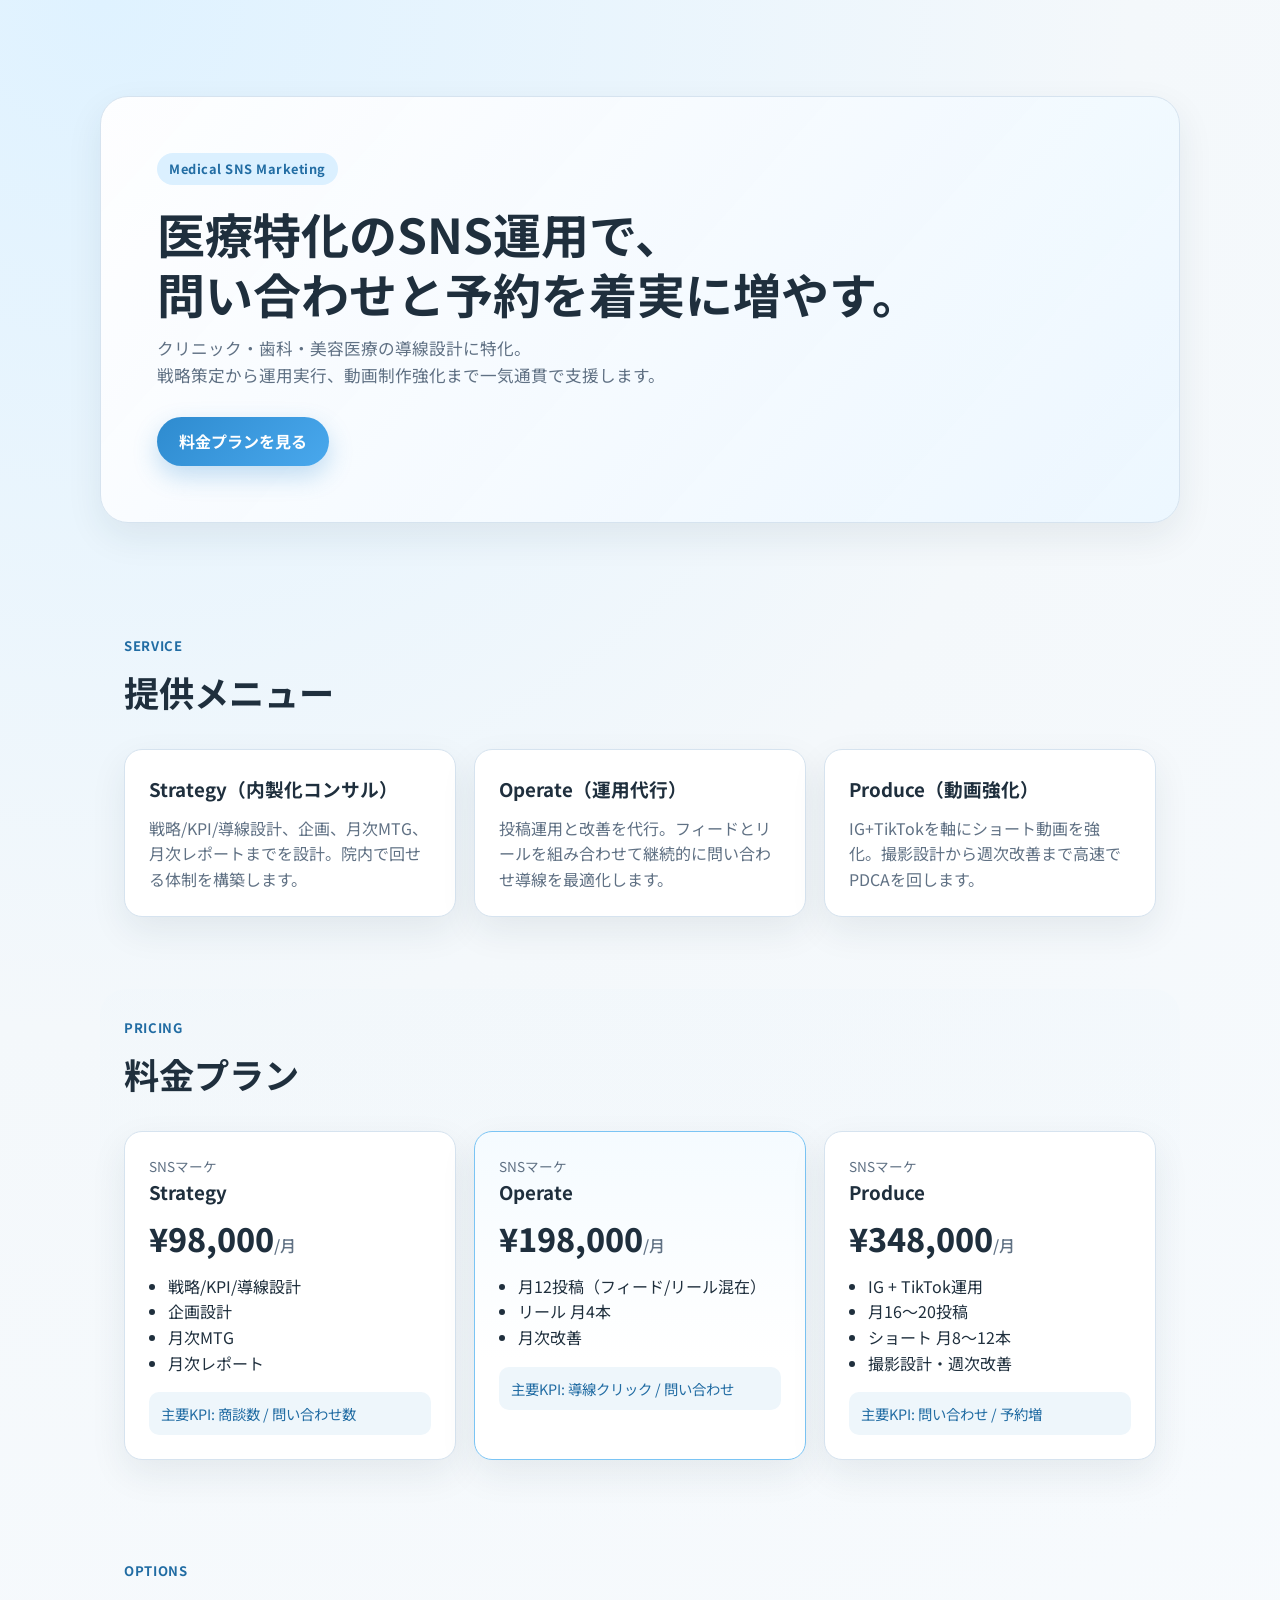
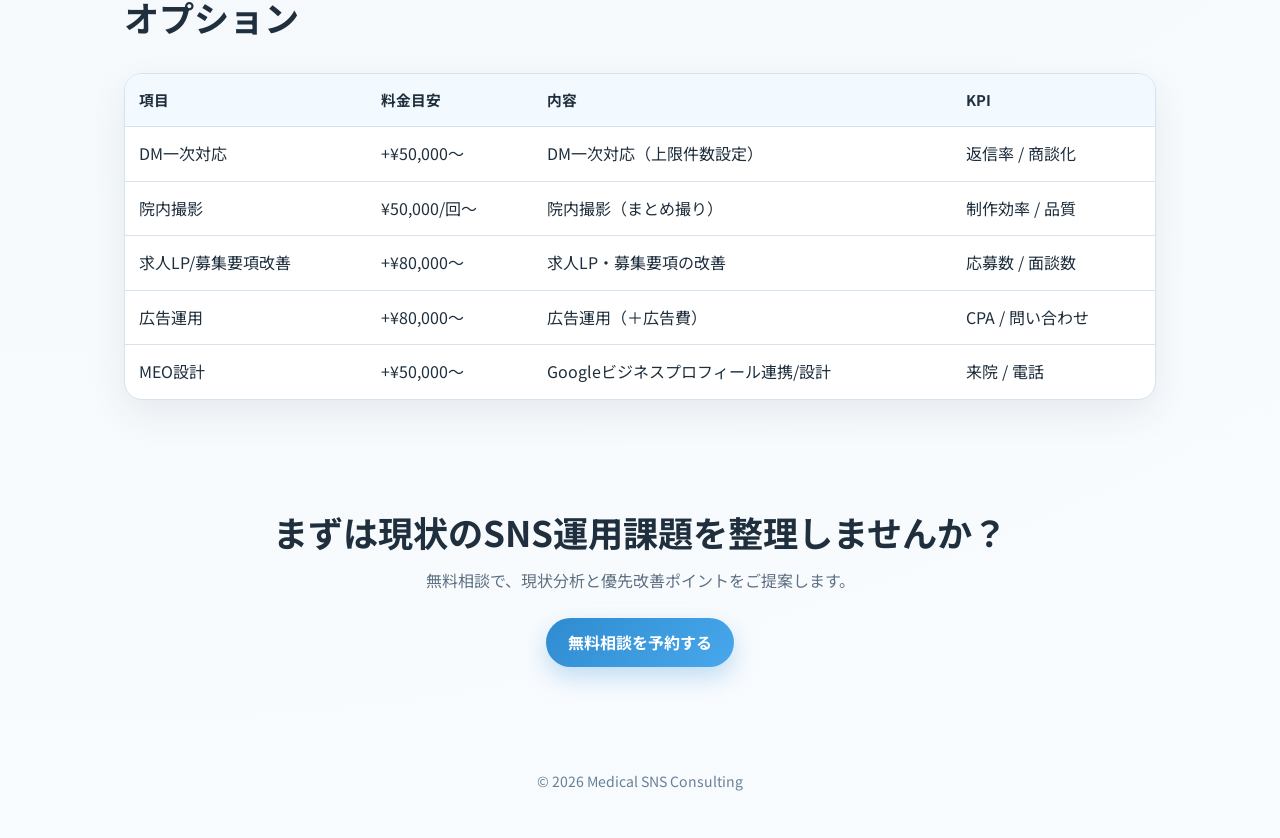
==== index.html @ b6de73c0 "Add medical SNS marketing landing page" ====
<!doctype html>
<html lang="ja">
<head>
  <meta charset="UTF-8" />
  <meta name="viewport" content="width=device-width, initial-scale=1.0" />
  <title>医療特化SNSマーケティング | クリニック集客支援</title>
  <meta name="description" content="医療業界に特化したSNSマーケティング支援。戦略設計から運用代行、動画強化までクリニックの問い合わせ・予約増をサポートします。" />
  <link rel="preconnect" href="https://fonts.googleapis.com" />
  <link rel="preconnect" href="https://fonts.gstatic.com" crossorigin />
  <link href="https://fonts.googleapis.com/css2?family=Noto+Sans+JP:wght@400;500;700;800&display=swap" rel="stylesheet" />
  <link rel="stylesheet" href="styles.css" />
</head>
<body>
  <header class="hero">
    <div class="hero__inner">
      <p class="tag">Medical SNS Marketing</p>
      <h1>医療特化のSNS運用で、<br />問い合わせと予約を着実に増やす。</h1>
      <p class="lead">クリニック・歯科・美容医療の導線設計に特化。<br />戦略策定から運用実行、動画制作強化まで一気通貫で支援します。</p>
      <a class="cta" href="#pricing">料金プランを見る</a>
    </div>
  </header>

  <main>
    <section class="section" id="services">
      <div class="section__head">
        <p class="eyebrow">Service</p>
        <h2>提供メニュー</h2>
      </div>
      <div class="service-grid">
        <article class="service-card">
          <h3>Strategy（内製化コンサル）</h3>
          <p>戦略/KPI/導線設計、企画、月次MTG、月次レポートまでを設計。院内で回せる体制を構築します。</p>
        </article>
        <article class="service-card">
          <h3>Operate（運用代行）</h3>
          <p>投稿運用と改善を代行。フィードとリールを組み合わせて継続的に問い合わせ導線を最適化します。</p>
        </article>
        <article class="service-card">
          <h3>Produce（動画強化）</h3>
          <p>IG+TikTokを軸にショート動画を強化。撮影設計から週次改善まで高速でPDCAを回します。</p>
        </article>
      </div>
    </section>

    <section class="section section--alt" id="pricing">
      <div class="section__head">
        <p class="eyebrow">Pricing</p>
        <h2>料金プラン</h2>
      </div>
      <div class="pricing-grid">
        <article class="price-card">
          <p class="category">SNSマーケ</p>
          <h3>Strategy</h3>
          <p class="price">¥98,000<span>/月</span></p>
          <ul>
            <li>戦略/KPI/導線設計</li>
            <li>企画設計</li>
            <li>月次MTG</li>
            <li>月次レポート</li>
          </ul>
          <p class="kpi">主要KPI: 商談数 / 問い合わせ数</p>
        </article>

        <article class="price-card price-card--featured">
          <p class="category">SNSマーケ</p>
          <h3>Operate</h3>
          <p class="price">¥198,000<span>/月</span></p>
          <ul>
            <li>月12投稿（フィード/リール混在）</li>
            <li>リール 月4本</li>
            <li>月次改善</li>
          </ul>
          <p class="kpi">主要KPI: 導線クリック / 問い合わせ</p>
        </article>

        <article class="price-card">
          <p class="category">SNSマーケ</p>
          <h3>Produce</h3>
          <p class="price">¥348,000<span>/月</span></p>
          <ul>
            <li>IG + TikTok運用</li>
            <li>月16〜20投稿</li>
            <li>ショート 月8〜12本</li>
            <li>撮影設計・週次改善</li>
          </ul>
          <p class="kpi">主要KPI: 問い合わせ / 予約増</p>
        </article>
      </div>
    </section>

    <section class="section" id="options">
      <div class="section__head">
        <p class="eyebrow">Options</p>
        <h2>オプション</h2>
      </div>
      <div class="table-wrap">
        <table>
          <thead>
            <tr>
              <th>項目</th>
              <th>料金目安</th>
              <th>内容</th>
              <th>KPI</th>
            </tr>
          </thead>
          <tbody>
            <tr>
              <td>DM一次対応</td>
              <td>+¥50,000〜</td>
              <td>DM一次対応（上限件数設定）</td>
              <td>返信率 / 商談化</td>
            </tr>
            <tr>
              <td>院内撮影</td>
              <td>¥50,000/回〜</td>
              <td>院内撮影（まとめ撮り）</td>
              <td>制作効率 / 品質</td>
            </tr>
            <tr>
              <td>求人LP/募集要項改善</td>
              <td>+¥80,000〜</td>
              <td>求人LP・募集要項の改善</td>
              <td>応募数 / 面談数</td>
            </tr>
            <tr>
              <td>広告運用</td>
              <td>+¥80,000〜</td>
              <td>広告運用（＋広告費）</td>
              <td>CPA / 問い合わせ</td>
            </tr>
            <tr>
              <td>MEO設計</td>
              <td>+¥50,000〜</td>
              <td>Googleビジネスプロフィール連携/設計</td>
              <td>来院 / 電話</td>
            </tr>
          </tbody>
        </table>
      </div>
    </section>

    <section class="section section--cta" id="contact">
      <h2>まずは現状のSNS運用課題を整理しませんか？</h2>
      <p>無料相談で、現状分析と優先改善ポイントをご提案します。</p>
      <a class="cta" href="mailto:contact@example.com">無料相談を予約する</a>
    </section>
  </main>

  <footer>
    <p>© 2026 Medical SNS Consulting</p>
  </footer>
</body>
</html>
---- styles.css ----
:root {
  --bg: #f4f8fb;
  --surface: #ffffff;
  --surface-soft: #eef6fb;
  --text: #1f2f3d;
  --muted: #607184;
  --line: #d6e3ef;
  --primary: #2e8bcf;
  --primary-dark: #216ca3;
  --shadow: 0 14px 36px rgba(31, 47, 61, 0.08);
  --radius: 18px;
}

* {
  box-sizing: border-box;
}

body {
  margin: 0;
  font-family: "Noto Sans JP", sans-serif;
  color: var(--text);
  background: radial-gradient(circle at 8% 0%, #dff2ff 0%, #f4f8fb 38%, #f9fcff 100%);
  line-height: 1.6;
}

.hero {
  padding: 96px 24px 84px;
}

.hero__inner {
  max-width: 1080px;
  margin: 0 auto;
  background: linear-gradient(132deg, rgba(255, 255, 255, 0.95), rgba(236, 247, 255, 0.92));
  border: 1px solid var(--line);
  border-radius: 28px;
  box-shadow: var(--shadow);
  padding: 56px;
}

.tag {
  display: inline-block;
  margin: 0;
  padding: 6px 12px;
  font-size: 0.8rem;
  font-weight: 700;
  letter-spacing: 0.04em;
  border-radius: 999px;
  color: var(--primary-dark);
  background: #dbf0ff;
}

h1 {
  margin: 18px 0 12px;
  line-height: 1.25;
  font-size: clamp(2rem, 4vw, 3rem);
}

.lead {
  margin: 0 0 28px;
  color: var(--muted);
  font-size: 1.04rem;
}

.cta {
  display: inline-block;
  text-decoration: none;
  color: #fff;
  background: linear-gradient(135deg, var(--primary), #49a8ed);
  padding: 12px 22px;
  border-radius: 999px;
  font-weight: 700;
  transition: transform 0.2s ease, box-shadow 0.2s ease;
  box-shadow: 0 10px 24px rgba(46, 139, 207, 0.28);
}

.cta:hover {
  transform: translateY(-2px);
  box-shadow: 0 14px 30px rgba(46, 139, 207, 0.34);
}

.section {
  max-width: 1080px;
  margin: 0 auto;
  padding: 28px 24px 72px;
}

.section--alt {
  background: linear-gradient(180deg, rgba(238, 246, 251, 0.28), rgba(255, 255, 255, 0));
  border-radius: 26px;
}

.section__head {
  margin-bottom: 28px;
}

.eyebrow {
  margin: 0;
  color: var(--primary-dark);
  font-weight: 700;
  letter-spacing: 0.05em;
  text-transform: uppercase;
  font-size: 0.82rem;
}

h2 {
  margin: 8px 0 0;
  font-size: clamp(1.65rem, 3vw, 2.2rem);
}

h3 {
  margin: 0;
}

.service-grid,
.pricing-grid {
  display: grid;
  gap: 18px;
}

.service-grid {
  grid-template-columns: repeat(auto-fit, minmax(250px, 1fr));
}

.pricing-grid {
  grid-template-columns: repeat(auto-fit, minmax(280px, 1fr));
}

.service-card,
.price-card {
  background: var(--surface);
  border: 1px solid var(--line);
  border-radius: var(--radius);
  padding: 24px;
  box-shadow: var(--shadow);
}

.service-card p {
  margin: 12px 0 0;
  color: var(--muted);
}

.price-card {
  position: relative;
}

.price-card--featured {
  border: 1px solid #7ac4f4;
  background: linear-gradient(180deg, #f5fbff 0%, #ffffff 70%);
}

.category {
  margin: 0;
  color: var(--muted);
  font-size: 0.85rem;
}

.price {
  margin: 12px 0 16px;
  font-size: 2rem;
  font-weight: 800;
  line-height: 1.2;
}

.price span {
  font-size: 1rem;
  font-weight: 500;
  color: var(--muted);
}

ul {
  margin: 0;
  padding-left: 1.2rem;
}

.kpi {
  margin: 16px 0 0;
  font-size: 0.9rem;
  color: var(--primary-dark);
  background: var(--surface-soft);
  border-radius: 10px;
  padding: 10px 12px;
}

.table-wrap {
  overflow: auto;
  background: var(--surface);
  border: 1px solid var(--line);
  border-radius: var(--radius);
  box-shadow: var(--shadow);
}

table {
  width: 100%;
  border-collapse: collapse;
  min-width: 720px;
}

th,
td {
  text-align: left;
  padding: 14px;
  border-bottom: 1px solid var(--line);
  vertical-align: top;
}

th {
  background: #f2f9ff;
  font-size: 0.92rem;
}

tr:last-child td {
  border-bottom: none;
}

.section--cta {
  text-align: center;
  padding-top: 24px;
  padding-bottom: 88px;
}

.section--cta p {
  color: var(--muted);
  margin: 8px 0 24px;
}

footer {
  text-align: center;
  color: #688096;
  font-size: 0.88rem;
  padding: 0 24px 32px;
}

@media (max-width: 768px) {
  .hero {
    padding: 68px 16px 56px;
  }

  .hero__inner {
    padding: 34px 24px;
    border-radius: 22px;
  }

  .section {
    padding: 16px 16px 54px;
  }

  .price {
    font-size: 1.7rem;
  }
}
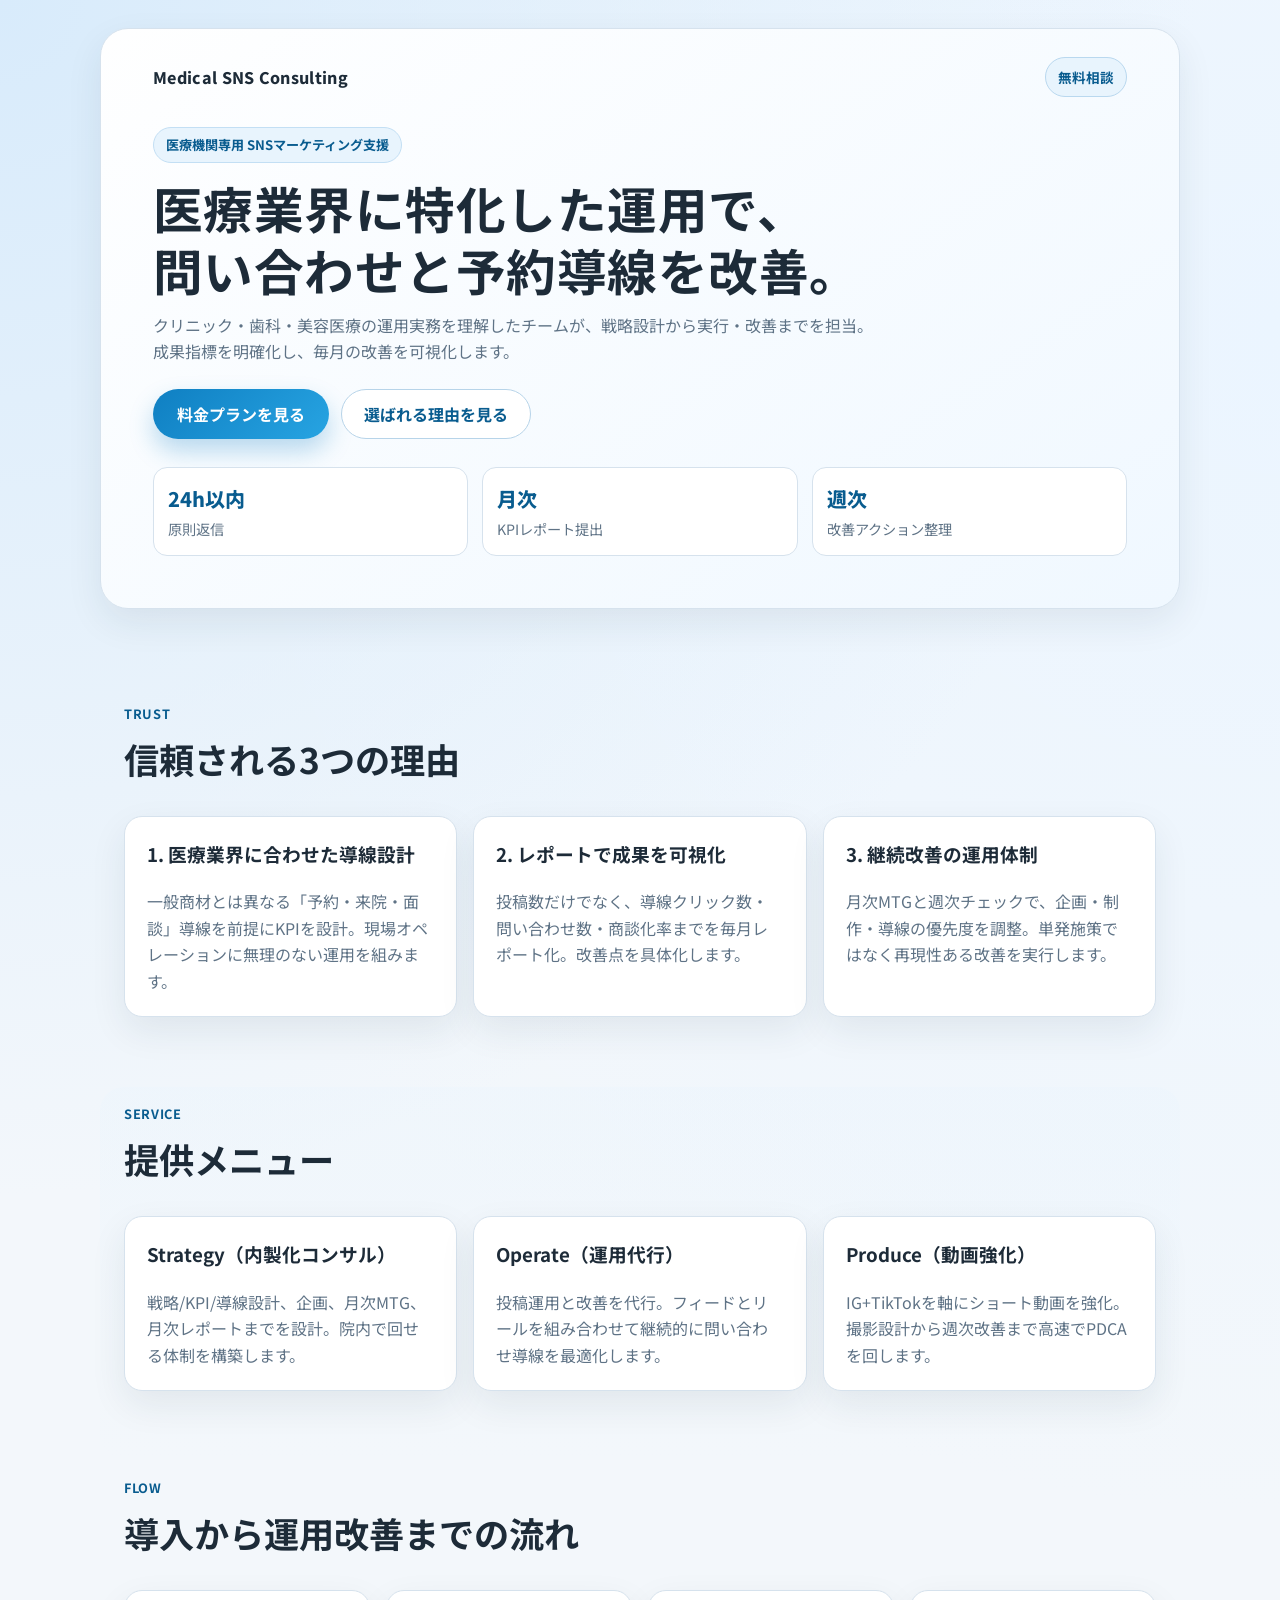
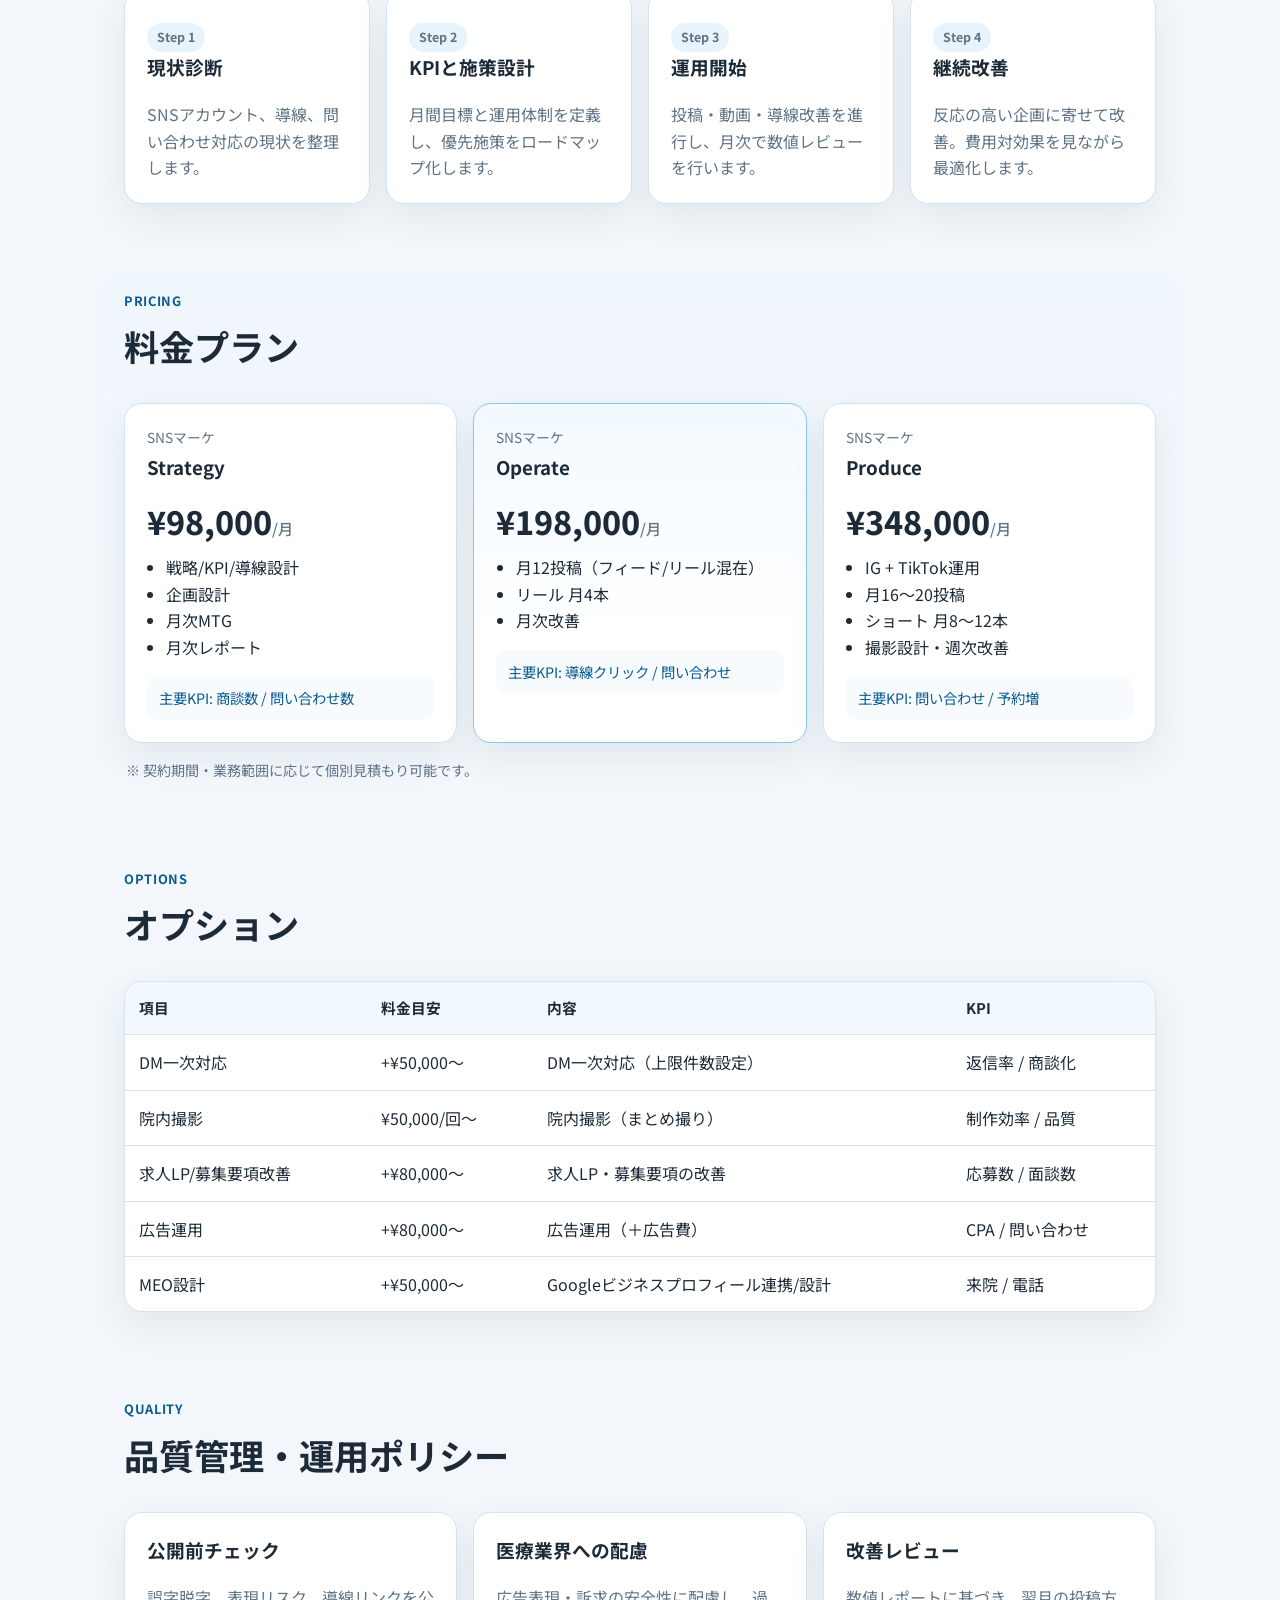
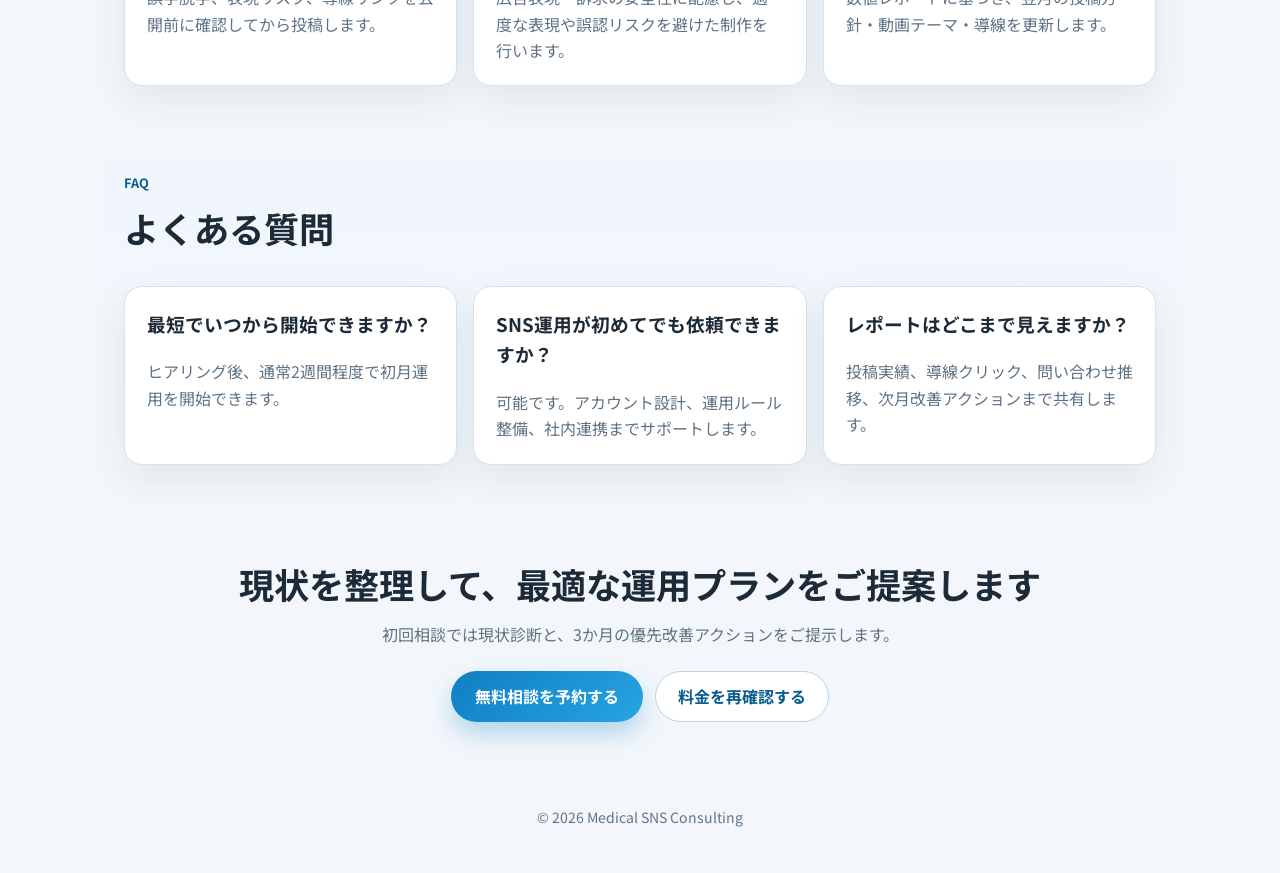
==== commit 25befd2e: "Improve site credibility with trust sections and polished design" ====
--- a/index.html
+++ b/index.html
@@ -13,15 +13,60 @@
 <body>
   <header class="hero">
     <div class="hero__inner">
-      <p class="tag">Medical SNS Marketing</p>
-      <h1>医療特化のSNS運用で、<br />問い合わせと予約を着実に増やす。</h1>
-      <p class="lead">クリニック・歯科・美容医療の導線設計に特化。<br />戦略策定から運用実行、動画制作強化まで一気通貫で支援します。</p>
-      <a class="cta" href="#pricing">料金プランを見る</a>
+      <nav class="top-nav">
+        <p class="brand">Medical SNS Consulting</p>
+        <a class="mini-cta" href="#contact">無料相談</a>
+      </nav>
+
+      <p class="tag">医療機関専用 SNSマーケティング支援</p>
+      <h1>医療業界に特化した運用で、<br />問い合わせと予約導線を改善。</h1>
+      <p class="lead">クリニック・歯科・美容医療の運用実務を理解したチームが、戦略設計から実行・改善までを担当。<br />成果指標を明確化し、毎月の改善を可視化します。</p>
+
+      <div class="hero__actions">
+        <a class="cta" href="#pricing">料金プランを見る</a>
+        <a class="ghost-cta" href="#trust">選ばれる理由を見る</a>
+      </div>
+
+      <div class="hero-metrics">
+        <article>
+          <p class="metric-num">24h以内</p>
+          <p class="metric-label">原則返信</p>
+        </article>
+        <article>
+          <p class="metric-num">月次</p>
+          <p class="metric-label">KPIレポート提出</p>
+        </article>
+        <article>
+          <p class="metric-num">週次</p>
+          <p class="metric-label">改善アクション整理</p>
+        </article>
+      </div>
     </div>
   </header>
 
   <main>
-    <section class="section" id="services">
+    <section class="section" id="trust">
+      <div class="section__head">
+        <p class="eyebrow">Trust</p>
+        <h2>信頼される3つの理由</h2>
+      </div>
+      <div class="trust-grid">
+        <article class="trust-card">
+          <h3>1. 医療業界に合わせた導線設計</h3>
+          <p>一般商材とは異なる「予約・来院・面談」導線を前提にKPIを設計。現場オペレーションに無理のない運用を組みます。</p>
+        </article>
+        <article class="trust-card">
+          <h3>2. レポートで成果を可視化</h3>
+          <p>投稿数だけでなく、導線クリック数・問い合わせ数・商談化率までを毎月レポート化。改善点を具体化します。</p>
+        </article>
+        <article class="trust-card">
+          <h3>3. 継続改善の運用体制</h3>
+          <p>月次MTGと週次チェックで、企画・制作・導線の優先度を調整。単発施策ではなく再現性ある改善を実行します。</p>
+        </article>
+      </div>
+    </section>
+
+    <section class="section section--alt" id="services">
       <div class="section__head">
         <p class="eyebrow">Service</p>
         <h2>提供メニュー</h2>
@@ -38,6 +83,35 @@
         <article class="service-card">
           <h3>Produce（動画強化）</h3>
           <p>IG+TikTokを軸にショート動画を強化。撮影設計から週次改善まで高速でPDCAを回します。</p>
+        </article>
+      </div>
+    </section>
+
+    <section class="section" id="flow">
+      <div class="section__head">
+        <p class="eyebrow">Flow</p>
+        <h2>導入から運用改善までの流れ</h2>
+      </div>
+      <div class="flow-grid">
+        <article class="flow-step">
+          <p class="step">Step 1</p>
+          <h3>現状診断</h3>
+          <p>SNSアカウント、導線、問い合わせ対応の現状を整理します。</p>
+        </article>
+        <article class="flow-step">
+          <p class="step">Step 2</p>
+          <h3>KPIと施策設計</h3>
+          <p>月間目標と運用体制を定義し、優先施策をロードマップ化します。</p>
+        </article>
+        <article class="flow-step">
+          <p class="step">Step 3</p>
+          <h3>運用開始</h3>
+          <p>投稿・動画・導線改善を進行し、月次で数値レビューを行います。</p>
+        </article>
+        <article class="flow-step">
+          <p class="step">Step 4</p>
+          <h3>継続改善</h3>
+          <p>反応の高い企画に寄せて改善。費用対効果を見ながら最適化します。</p>
         </article>
       </div>
     </section>
@@ -86,6 +160,7 @@
           <p class="kpi">主要KPI: 問い合わせ / 予約増</p>
         </article>
       </div>
+      <p class="pricing-note">※ 契約期間・業務範囲に応じて個別見積もり可能です。</p>
     </section>
 
     <section class="section" id="options">
@@ -139,10 +214,55 @@
       </div>
     </section>
 
+    <section class="section" id="quality">
+      <div class="section__head">
+        <p class="eyebrow">Quality</p>
+        <h2>品質管理・運用ポリシー</h2>
+      </div>
+      <div class="policy-grid">
+        <article>
+          <h3>公開前チェック</h3>
+          <p>誤字脱字、表現リスク、導線リンクを公開前に確認してから投稿します。</p>
+        </article>
+        <article>
+          <h3>医療業界への配慮</h3>
+          <p>広告表現・訴求の安全性に配慮し、過度な表現や誤認リスクを避けた制作を行います。</p>
+        </article>
+        <article>
+          <h3>改善レビュー</h3>
+          <p>数値レポートに基づき、翌月の投稿方針・動画テーマ・導線を更新します。</p>
+        </article>
+      </div>
+    </section>
+
+    <section class="section section--alt" id="faq">
+      <div class="section__head">
+        <p class="eyebrow">FAQ</p>
+        <h2>よくある質問</h2>
+      </div>
+      <div class="faq-list">
+        <article>
+          <h3>最短でいつから開始できますか？</h3>
+          <p>ヒアリング後、通常2週間程度で初月運用を開始できます。</p>
+        </article>
+        <article>
+          <h3>SNS運用が初めてでも依頼できますか？</h3>
+          <p>可能です。アカウント設計、運用ルール整備、社内連携までサポートします。</p>
+        </article>
+        <article>
+          <h3>レポートはどこまで見えますか？</h3>
+          <p>投稿実績、導線クリック、問い合わせ推移、次月改善アクションまで共有します。</p>
+        </article>
+      </div>
+    </section>
+
     <section class="section section--cta" id="contact">
-      <h2>まずは現状のSNS運用課題を整理しませんか？</h2>
-      <p>無料相談で、現状分析と優先改善ポイントをご提案します。</p>
-      <a class="cta" href="mailto:contact@example.com">無料相談を予約する</a>
+      <h2>現状を整理して、最適な運用プランをご提案します</h2>
+      <p>初回相談では現状診断と、3か月の優先改善アクションをご提示します。</p>
+      <div class="contact-actions">
+        <a class="cta" href="mailto:contact@example.com">無料相談を予約する</a>
+        <a class="ghost-cta" href="#pricing">料金を再確認する</a>
+      </div>
     </section>
   </main>
 
--- a/styles.css
+++ b/styles.css
@@ -1,13 +1,14 @@
 :root {
-  --bg: #f4f8fb;
+  --bg: #f3f7fb;
   --surface: #ffffff;
-  --surface-soft: #eef6fb;
-  --text: #1f2f3d;
-  --muted: #607184;
-  --line: #d6e3ef;
-  --primary: #2e8bcf;
-  --primary-dark: #216ca3;
-  --shadow: 0 14px 36px rgba(31, 47, 61, 0.08);
+  --surface-alt: #f8fbfe;
+  --text: #1d2b38;
+  --muted: #5f7386;
+  --line: #d6e2ed;
+  --primary: #0f7fc2;
+  --primary-strong: #095c8f;
+  --soft-blue: #e8f4fd;
+  --shadow: 0 14px 36px rgba(20, 45, 68, 0.08);
   --radius: 18px;
 }
 
@@ -17,76 +18,157 @@
 
 body {
   margin: 0;
+  color: var(--text);
   font-family: "Noto Sans JP", sans-serif;
-  color: var(--text);
-  background: radial-gradient(circle at 8% 0%, #dff2ff 0%, #f4f8fb 38%, #f9fcff 100%);
-  line-height: 1.6;
+  line-height: 1.65;
+  background:
+    radial-gradient(circle at 0 0, #d8ebfb 0%, rgba(216, 235, 251, 0) 28%),
+    radial-gradient(circle at 100% 8%, #ebf5ff 0%, rgba(235, 245, 255, 0) 30%),
+    var(--bg);
+}
+
+h1,
+h2,
+h3,
+p {
+  margin-top: 0;
 }
 
 .hero {
-  padding: 96px 24px 84px;
+  padding: 28px 24px 78px;
 }
 
 .hero__inner {
   max-width: 1080px;
   margin: 0 auto;
-  background: linear-gradient(132deg, rgba(255, 255, 255, 0.95), rgba(236, 247, 255, 0.92));
+  padding: 28px 52px 52px;
+  background: linear-gradient(145deg, rgba(255, 255, 255, 0.98), rgba(240, 248, 255, 0.96));
   border: 1px solid var(--line);
   border-radius: 28px;
   box-shadow: var(--shadow);
-  padding: 56px;
+}
+
+.top-nav {
+  display: flex;
+  align-items: center;
+  justify-content: space-between;
+  gap: 14px;
+  margin-bottom: 30px;
+}
+
+.brand {
+  margin: 0;
+  font-weight: 800;
+  letter-spacing: 0.02em;
+}
+
+.mini-cta {
+  display: inline-block;
+  text-decoration: none;
+  color: var(--primary-strong);
+  background: var(--soft-blue);
+  border: 1px solid #b9d8ef;
+  padding: 8px 12px;
+  border-radius: 999px;
+  font-weight: 700;
+  font-size: 0.85rem;
 }
 
 .tag {
   display: inline-block;
-  margin: 0;
+  margin-bottom: 14px;
   padding: 6px 12px;
-  font-size: 0.8rem;
-  font-weight: 700;
-  letter-spacing: 0.04em;
+  background: var(--soft-blue);
+  color: var(--primary-strong);
+  border: 1px solid #c3dff4;
   border-radius: 999px;
-  color: var(--primary-dark);
-  background: #dbf0ff;
+  font-size: 0.82rem;
+  font-weight: 700;
 }
 
 h1 {
-  margin: 18px 0 12px;
-  line-height: 1.25;
-  font-size: clamp(2rem, 4vw, 3rem);
+  margin-bottom: 12px;
+  font-size: clamp(2rem, 4.1vw, 3.1rem);
+  line-height: 1.24;
+  letter-spacing: 0.01em;
 }
 
 .lead {
-  margin: 0 0 28px;
-  color: var(--muted);
-  font-size: 1.04rem;
-}
-
-.cta {
+  margin-bottom: 24px;
+  color: var(--muted);
+}
+
+.hero__actions,
+.contact-actions {
+  display: flex;
+  flex-wrap: wrap;
+  gap: 12px;
+}
+
+.cta,
+.ghost-cta {
   display: inline-block;
   text-decoration: none;
+  font-weight: 700;
+  border-radius: 999px;
+  transition: transform 0.2s ease, box-shadow 0.2s ease;
+}
+
+.cta {
   color: #fff;
-  background: linear-gradient(135deg, var(--primary), #49a8ed);
-  padding: 12px 22px;
-  border-radius: 999px;
-  font-weight: 700;
-  transition: transform 0.2s ease, box-shadow 0.2s ease;
-  box-shadow: 0 10px 24px rgba(46, 139, 207, 0.28);
-}
-
-.cta:hover {
+  background: linear-gradient(135deg, var(--primary), #27a4e2);
+  padding: 12px 24px;
+  box-shadow: 0 12px 24px rgba(15, 127, 194, 0.28);
+}
+
+.ghost-cta {
+  color: var(--primary-strong);
+  background: #fff;
+  border: 1px solid #b7d4e9;
+  padding: 11px 22px;
+}
+
+.cta:hover,
+.ghost-cta:hover {
   transform: translateY(-2px);
-  box-shadow: 0 14px 30px rgba(46, 139, 207, 0.34);
+}
+
+.hero-metrics {
+  margin-top: 28px;
+  display: grid;
+  grid-template-columns: repeat(3, minmax(0, 1fr));
+  gap: 14px;
+}
+
+.hero-metrics article {
+  background: #fff;
+  border: 1px solid var(--line);
+  border-radius: 14px;
+  padding: 14px;
+}
+
+.metric-num {
+  margin-bottom: 2px;
+  color: var(--primary-strong);
+  font-size: 1.25rem;
+  font-weight: 800;
+}
+
+.metric-label {
+  margin: 0;
+  color: var(--muted);
+  font-size: 0.89rem;
 }
 
 .section {
   max-width: 1080px;
   margin: 0 auto;
-  padding: 28px 24px 72px;
+  padding: 16px 24px 70px;
 }
 
 .section--alt {
-  background: linear-gradient(180deg, rgba(238, 246, 251, 0.28), rgba(255, 255, 255, 0));
-  border-radius: 26px;
+  background: linear-gradient(180deg, rgba(235, 245, 253, 0.42), rgba(255, 255, 255, 0));
+  border-radius: 24px;
 }
 
 .section__head {
@@ -94,75 +176,97 @@
 }
 
 .eyebrow {
-  margin: 0;
-  color: var(--primary-dark);
-  font-weight: 700;
+  margin-bottom: 6px;
+  color: var(--primary-strong);
+  text-transform: uppercase;
   letter-spacing: 0.05em;
-  text-transform: uppercase;
-  font-size: 0.82rem;
+  font-size: 0.8rem;
+  font-weight: 700;
 }
 
 h2 {
-  margin: 8px 0 0;
+  margin-bottom: 0;
   font-size: clamp(1.65rem, 3vw, 2.2rem);
 }
 
-h3 {
-  margin: 0;
-}
-
 .service-grid,
-.pricing-grid {
+.pricing-grid,
+.trust-grid,
+.flow-grid,
+.policy-grid,
+.faq-list {
   display: grid;
-  gap: 18px;
-}
-
+  gap: 16px;
+}
+
+.trust-grid,
 .service-grid {
-  grid-template-columns: repeat(auto-fit, minmax(250px, 1fr));
+  grid-template-columns: repeat(auto-fit, minmax(260px, 1fr));
+}
+
+.flow-grid,
+.policy-grid,
+.faq-list {
+  grid-template-columns: repeat(auto-fit, minmax(220px, 1fr));
 }
 
 .pricing-grid {
   grid-template-columns: repeat(auto-fit, minmax(280px, 1fr));
 }
 
+.trust-card,
 .service-card,
-.price-card {
+.flow-step,
+.price-card,
+.policy-grid article,
+.faq-list article {
   background: var(--surface);
   border: 1px solid var(--line);
   border-radius: var(--radius);
-  padding: 24px;
+  padding: 22px;
   box-shadow: var(--shadow);
 }
 
-.service-card p {
-  margin: 12px 0 0;
-  color: var(--muted);
-}
-
-.price-card {
-  position: relative;
+.trust-card p,
+.service-card p,
+.flow-step p,
+.policy-grid p,
+.faq-list p {
+  margin: 10px 0 0;
+  color: var(--muted);
+}
+
+.step {
+  display: inline-block;
+  margin-bottom: 10px;
+  background: var(--soft-blue);
+  color: var(--primary-strong);
+  border-radius: 999px;
+  padding: 4px 10px;
+  font-size: 0.78rem;
+  font-weight: 700;
 }
 
 .price-card--featured {
-  border: 1px solid #7ac4f4;
-  background: linear-gradient(180deg, #f5fbff 0%, #ffffff 70%);
+  border-color: #84c7f0;
+  background: linear-gradient(180deg, #f3faff 0%, #ffffff 72%);
 }
 
 .category {
-  margin: 0;
-  color: var(--muted);
-  font-size: 0.85rem;
+  margin-bottom: 4px;
+  color: var(--muted);
+  font-size: 0.86rem;
 }
 
 .price {
-  margin: 12px 0 16px;
+  margin: 8px 0 14px;
+  line-height: 1.2;
   font-size: 2rem;
   font-weight: 800;
-  line-height: 1.2;
 }
 
 .price span {
-  font-size: 1rem;
+  font-size: 0.95rem;
   font-weight: 500;
   color: var(--muted);
 }
@@ -174,11 +278,17 @@
 
 .kpi {
   margin: 16px 0 0;
-  font-size: 0.9rem;
-  color: var(--primary-dark);
-  background: var(--surface-soft);
+  color: var(--primary-strong);
+  background: var(--surface-alt);
   border-radius: 10px;
   padding: 10px 12px;
+  font-size: 0.9rem;
+}
+
+.pricing-note {
+  margin: 16px 2px 0;
+  color: var(--muted);
+  font-size: 0.88rem;
 }
 
 .table-wrap {
@@ -191,60 +301,72 @@
 
 table {
   width: 100%;
+  min-width: 720px;
   border-collapse: collapse;
-  min-width: 720px;
 }
 
 th,
 td {
+  padding: 14px;
   text-align: left;
-  padding: 14px;
   border-bottom: 1px solid var(--line);
   vertical-align: top;
 }
 
 th {
-  background: #f2f9ff;
+  background: #f1f8fe;
   font-size: 0.92rem;
 }
 
 tr:last-child td {
-  border-bottom: none;
+  border-bottom: 0;
 }
 
 .section--cta {
   text-align: center;
-  padding-top: 24px;
-  padding-bottom: 88px;
+  padding-top: 20px;
+  padding-bottom: 84px;
 }
 
 .section--cta p {
   color: var(--muted);
   margin: 8px 0 24px;
+}
+
+.section--cta .contact-actions {
+  justify-content: center;
 }
 
 footer {
   text-align: center;
-  color: #688096;
+  padding: 0 24px 30px;
+  color: #607589;
   font-size: 0.88rem;
-  padding: 0 24px 32px;
-}
-
-@media (max-width: 768px) {
+}
+
+@media (max-width: 840px) {
   .hero {
-    padding: 68px 16px 56px;
+    padding: 18px 16px 56px;
   }
 
   .hero__inner {
-    padding: 34px 24px;
-    border-radius: 22px;
+    padding: 24px 22px 30px;
+    border-radius: 20px;
+  }
+
+  .top-nav {
+    margin-bottom: 18px;
   }
 
   .section {
-    padding: 16px 16px 54px;
+    padding: 10px 16px 52px;
+  }
+
+  .hero-metrics {
+    grid-template-columns: 1fr;
   }
 
   .price {
-    font-size: 1.7rem;
-  }
-}
+    font-size: 1.75rem;
+  }
+}
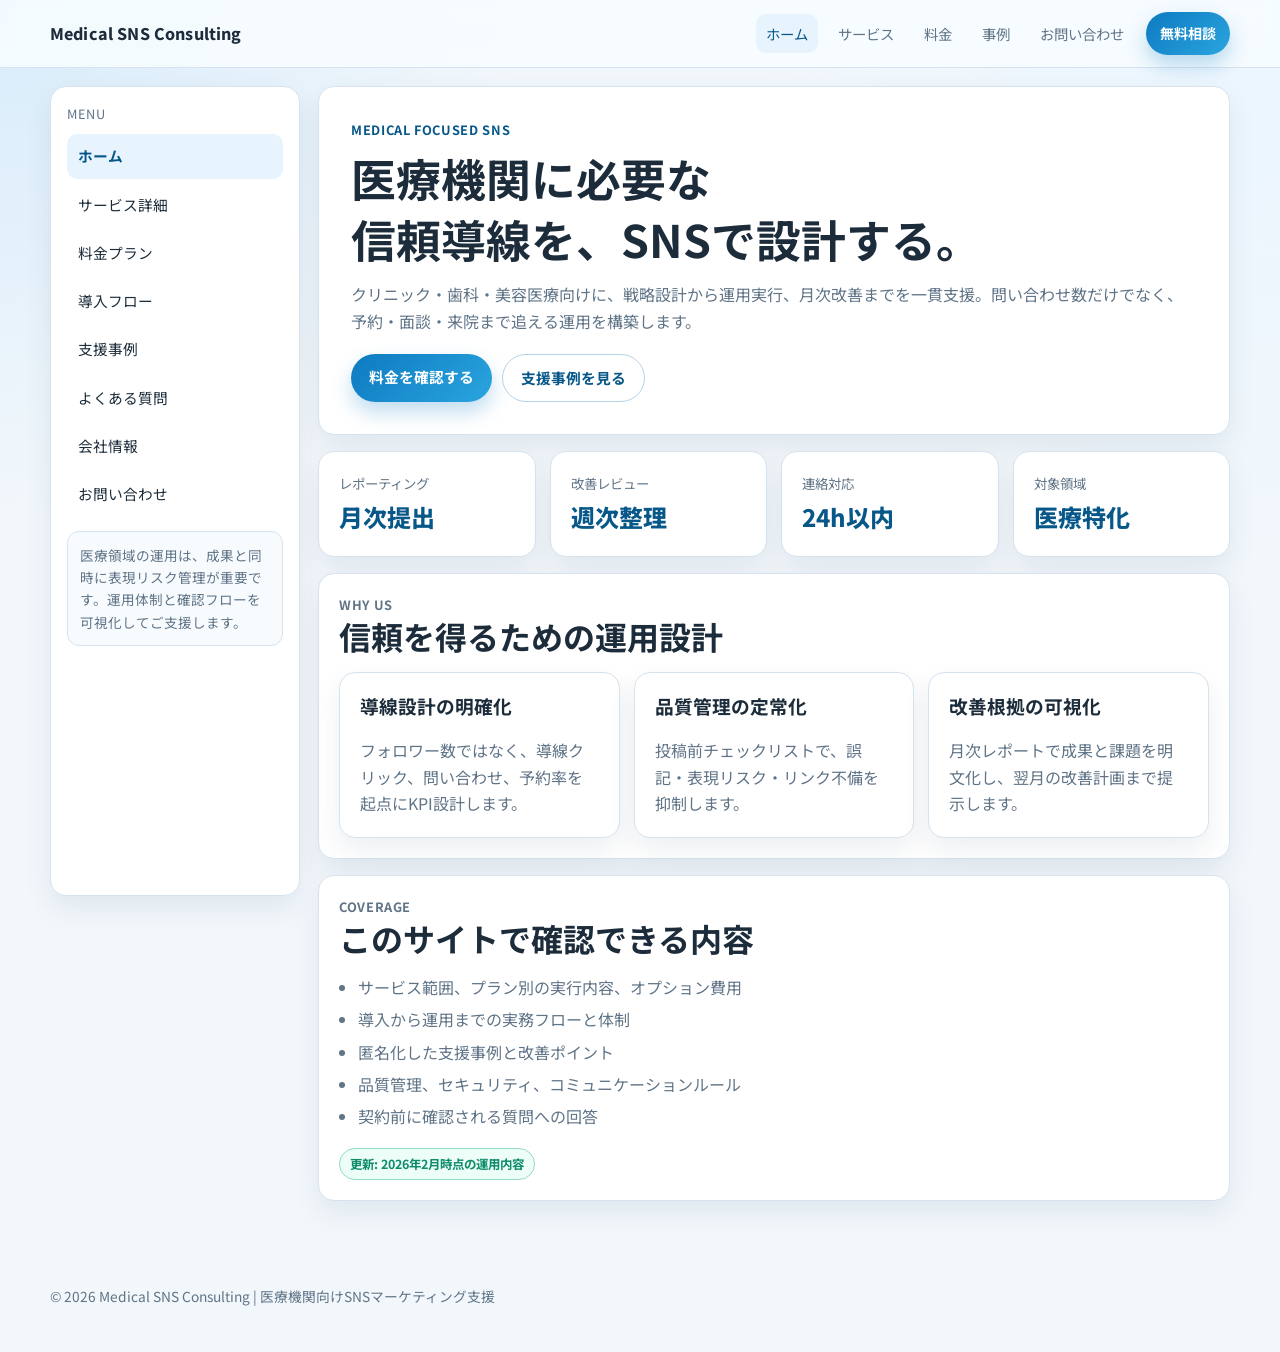
==== commit 63e0c7af: "Expand to multi-page trusted medical marketing website" ====
--- a/index.html
+++ b/index.html
@@ -3,271 +3,112 @@
 <head>
   <meta charset="UTF-8" />
   <meta name="viewport" content="width=device-width, initial-scale=1.0" />
-  <title>医療特化SNSマーケティング | クリニック集客支援</title>
-  <meta name="description" content="医療業界に特化したSNSマーケティング支援。戦略設計から運用代行、動画強化までクリニックの問い合わせ・予約増をサポートします。" />
+  <title>医療特化SNSマーケティング | ホーム</title>
+  <meta name="description" content="医療機関向けSNSマーケティング支援。戦略設計、運用代行、動画強化、品質管理まで対応。" />
   <link rel="preconnect" href="https://fonts.googleapis.com" />
   <link rel="preconnect" href="https://fonts.gstatic.com" crossorigin />
   <link href="https://fonts.googleapis.com/css2?family=Noto+Sans+JP:wght@400;500;700;800&display=swap" rel="stylesheet" />
   <link rel="stylesheet" href="styles.css" />
+  <script defer src="script.js"></script>
 </head>
 <body>
-  <header class="hero">
-    <div class="hero__inner">
-      <nav class="top-nav">
-        <p class="brand">Medical SNS Consulting</p>
-        <a class="mini-cta" href="#contact">無料相談</a>
+  <header class="topbar">
+    <div class="topbar__inner">
+      <p class="brand">Medical SNS Consulting</p>
+      <button class="menu-toggle" data-menu-toggle>メニュー</button>
+      <nav class="topnav">
+        <a href="index.html" data-nav>ホーム</a>
+        <a href="services.html" data-nav>サービス</a>
+        <a href="pricing.html" data-nav>料金</a>
+        <a href="cases.html" data-nav>事例</a>
+        <a href="contact.html" data-nav>お問い合わせ</a>
       </nav>
-
-      <p class="tag">医療機関専用 SNSマーケティング支援</p>
-      <h1>医療業界に特化した運用で、<br />問い合わせと予約導線を改善。</h1>
-      <p class="lead">クリニック・歯科・美容医療の運用実務を理解したチームが、戦略設計から実行・改善までを担当。<br />成果指標を明確化し、毎月の改善を可視化します。</p>
-
-      <div class="hero__actions">
-        <a class="cta" href="#pricing">料金プランを見る</a>
-        <a class="ghost-cta" href="#trust">選ばれる理由を見る</a>
-      </div>
-
-      <div class="hero-metrics">
-        <article>
-          <p class="metric-num">24h以内</p>
-          <p class="metric-label">原則返信</p>
-        </article>
-        <article>
-          <p class="metric-num">月次</p>
-          <p class="metric-label">KPIレポート提出</p>
-        </article>
-        <article>
-          <p class="metric-num">週次</p>
-          <p class="metric-label">改善アクション整理</p>
-        </article>
-      </div>
+      <a class="topbar__cta" href="contact.html">無料相談</a>
     </div>
   </header>
 
-  <main>
-    <section class="section" id="trust">
-      <div class="section__head">
-        <p class="eyebrow">Trust</p>
-        <h2>信頼される3つの理由</h2>
-      </div>
-      <div class="trust-grid">
-        <article class="trust-card">
-          <h3>1. 医療業界に合わせた導線設計</h3>
-          <p>一般商材とは異なる「予約・来院・面談」導線を前提にKPIを設計。現場オペレーションに無理のない運用を組みます。</p>
+  <div class="layout">
+    <aside class="sidebar">
+      <p class="side-title">Menu</p>
+      <nav class="sidenav">
+        <a href="index.html" data-nav>ホーム</a>
+        <a href="services.html" data-nav>サービス詳細</a>
+        <a href="pricing.html" data-nav>料金プラン</a>
+        <a href="process.html" data-nav>導入フロー</a>
+        <a href="cases.html" data-nav>支援事例</a>
+        <a href="faq.html" data-nav>よくある質問</a>
+        <a href="company.html" data-nav>会社情報</a>
+        <a href="contact.html" data-nav>お問い合わせ</a>
+      </nav>
+      <p class="sidebar-note">医療領域の運用は、成果と同時に表現リスク管理が重要です。運用体制と確認フローを可視化してご支援します。</p>
+    </aside>
+
+    <main class="content">
+      <section class="hero-card">
+        <p class="eyebrow">Medical Focused SNS</p>
+        <h1>医療機関に必要な<br />信頼導線を、SNSで設計する。</h1>
+        <p class="hero-lead">クリニック・歯科・美容医療向けに、戦略設計から運用実行、月次改善までを一貫支援。問い合わせ数だけでなく、予約・面談・来院まで追える運用を構築します。</p>
+        <div class="btn-row">
+          <a class="btn" href="pricing.html">料金を確認する</a>
+          <a class="btn-ghost" href="cases.html">支援事例を見る</a>
+        </div>
+      </section>
+
+      <section class="grid-4">
+        <article class="metric-card">
+          <p class="metric-title">レポーティング</p>
+          <p class="metric-value">月次提出</p>
         </article>
-        <article class="trust-card">
-          <h3>2. レポートで成果を可視化</h3>
-          <p>投稿数だけでなく、導線クリック数・問い合わせ数・商談化率までを毎月レポート化。改善点を具体化します。</p>
+        <article class="metric-card">
+          <p class="metric-title">改善レビュー</p>
+          <p class="metric-value">週次整理</p>
         </article>
-        <article class="trust-card">
-          <h3>3. 継続改善の運用体制</h3>
-          <p>月次MTGと週次チェックで、企画・制作・導線の優先度を調整。単発施策ではなく再現性ある改善を実行します。</p>
+        <article class="metric-card">
+          <p class="metric-title">連絡対応</p>
+          <p class="metric-value">24h以内</p>
         </article>
-      </div>
-    </section>
+        <article class="metric-card">
+          <p class="metric-title">対象領域</p>
+          <p class="metric-value">医療特化</p>
+        </article>
+      </section>
 
-    <section class="section section--alt" id="services">
-      <div class="section__head">
-        <p class="eyebrow">Service</p>
-        <h2>提供メニュー</h2>
-      </div>
-      <div class="service-grid">
-        <article class="service-card">
-          <h3>Strategy（内製化コンサル）</h3>
-          <p>戦略/KPI/導線設計、企画、月次MTG、月次レポートまでを設計。院内で回せる体制を構築します。</p>
-        </article>
-        <article class="service-card">
-          <h3>Operate（運用代行）</h3>
-          <p>投稿運用と改善を代行。フィードとリールを組み合わせて継続的に問い合わせ導線を最適化します。</p>
-        </article>
-        <article class="service-card">
-          <h3>Produce（動画強化）</h3>
-          <p>IG+TikTokを軸にショート動画を強化。撮影設計から週次改善まで高速でPDCAを回します。</p>
-        </article>
-      </div>
-    </section>
+      <section class="panel">
+        <p class="eyebrow">Why Us</p>
+        <h2>信頼を得るための運用設計</h2>
+        <div class="grid-3">
+          <article class="info-card">
+            <h3>導線設計の明確化</h3>
+            <p>フォロワー数ではなく、導線クリック、問い合わせ、予約率を起点にKPI設計します。</p>
+          </article>
+          <article class="info-card">
+            <h3>品質管理の定常化</h3>
+            <p>投稿前チェックリストで、誤記・表現リスク・リンク不備を抑制します。</p>
+          </article>
+          <article class="info-card">
+            <h3>改善根拠の可視化</h3>
+            <p>月次レポートで成果と課題を明文化し、翌月の改善計画まで提示します。</p>
+          </article>
+        </div>
+      </section>
 
-    <section class="section" id="flow">
-      <div class="section__head">
-        <p class="eyebrow">Flow</p>
-        <h2>導入から運用改善までの流れ</h2>
-      </div>
-      <div class="flow-grid">
-        <article class="flow-step">
-          <p class="step">Step 1</p>
-          <h3>現状診断</h3>
-          <p>SNSアカウント、導線、問い合わせ対応の現状を整理します。</p>
-        </article>
-        <article class="flow-step">
-          <p class="step">Step 2</p>
-          <h3>KPIと施策設計</h3>
-          <p>月間目標と運用体制を定義し、優先施策をロードマップ化します。</p>
-        </article>
-        <article class="flow-step">
-          <p class="step">Step 3</p>
-          <h3>運用開始</h3>
-          <p>投稿・動画・導線改善を進行し、月次で数値レビューを行います。</p>
-        </article>
-        <article class="flow-step">
-          <p class="step">Step 4</p>
-          <h3>継続改善</h3>
-          <p>反応の高い企画に寄せて改善。費用対効果を見ながら最適化します。</p>
-        </article>
-      </div>
-    </section>
-
-    <section class="section section--alt" id="pricing">
-      <div class="section__head">
-        <p class="eyebrow">Pricing</p>
-        <h2>料金プラン</h2>
-      </div>
-      <div class="pricing-grid">
-        <article class="price-card">
-          <p class="category">SNSマーケ</p>
-          <h3>Strategy</h3>
-          <p class="price">¥98,000<span>/月</span></p>
-          <ul>
-            <li>戦略/KPI/導線設計</li>
-            <li>企画設計</li>
-            <li>月次MTG</li>
-            <li>月次レポート</li>
-          </ul>
-          <p class="kpi">主要KPI: 商談数 / 問い合わせ数</p>
-        </article>
-
-        <article class="price-card price-card--featured">
-          <p class="category">SNSマーケ</p>
-          <h3>Operate</h3>
-          <p class="price">¥198,000<span>/月</span></p>
-          <ul>
-            <li>月12投稿（フィード/リール混在）</li>
-            <li>リール 月4本</li>
-            <li>月次改善</li>
-          </ul>
-          <p class="kpi">主要KPI: 導線クリック / 問い合わせ</p>
-        </article>
-
-        <article class="price-card">
-          <p class="category">SNSマーケ</p>
-          <h3>Produce</h3>
-          <p class="price">¥348,000<span>/月</span></p>
-          <ul>
-            <li>IG + TikTok運用</li>
-            <li>月16〜20投稿</li>
-            <li>ショート 月8〜12本</li>
-            <li>撮影設計・週次改善</li>
-          </ul>
-          <p class="kpi">主要KPI: 問い合わせ / 予約増</p>
-        </article>
-      </div>
-      <p class="pricing-note">※ 契約期間・業務範囲に応じて個別見積もり可能です。</p>
-    </section>
-
-    <section class="section" id="options">
-      <div class="section__head">
-        <p class="eyebrow">Options</p>
-        <h2>オプション</h2>
-      </div>
-      <div class="table-wrap">
-        <table>
-          <thead>
-            <tr>
-              <th>項目</th>
-              <th>料金目安</th>
-              <th>内容</th>
-              <th>KPI</th>
-            </tr>
-          </thead>
-          <tbody>
-            <tr>
-              <td>DM一次対応</td>
-              <td>+¥50,000〜</td>
-              <td>DM一次対応（上限件数設定）</td>
-              <td>返信率 / 商談化</td>
-            </tr>
-            <tr>
-              <td>院内撮影</td>
-              <td>¥50,000/回〜</td>
-              <td>院内撮影（まとめ撮り）</td>
-              <td>制作効率 / 品質</td>
-            </tr>
-            <tr>
-              <td>求人LP/募集要項改善</td>
-              <td>+¥80,000〜</td>
-              <td>求人LP・募集要項の改善</td>
-              <td>応募数 / 面談数</td>
-            </tr>
-            <tr>
-              <td>広告運用</td>
-              <td>+¥80,000〜</td>
-              <td>広告運用（＋広告費）</td>
-              <td>CPA / 問い合わせ</td>
-            </tr>
-            <tr>
-              <td>MEO設計</td>
-              <td>+¥50,000〜</td>
-              <td>Googleビジネスプロフィール連携/設計</td>
-              <td>来院 / 電話</td>
-            </tr>
-          </tbody>
-        </table>
-      </div>
-    </section>
-
-    <section class="section" id="quality">
-      <div class="section__head">
-        <p class="eyebrow">Quality</p>
-        <h2>品質管理・運用ポリシー</h2>
-      </div>
-      <div class="policy-grid">
-        <article>
-          <h3>公開前チェック</h3>
-          <p>誤字脱字、表現リスク、導線リンクを公開前に確認してから投稿します。</p>
-        </article>
-        <article>
-          <h3>医療業界への配慮</h3>
-          <p>広告表現・訴求の安全性に配慮し、過度な表現や誤認リスクを避けた制作を行います。</p>
-        </article>
-        <article>
-          <h3>改善レビュー</h3>
-          <p>数値レポートに基づき、翌月の投稿方針・動画テーマ・導線を更新します。</p>
-        </article>
-      </div>
-    </section>
-
-    <section class="section section--alt" id="faq">
-      <div class="section__head">
-        <p class="eyebrow">FAQ</p>
-        <h2>よくある質問</h2>
-      </div>
-      <div class="faq-list">
-        <article>
-          <h3>最短でいつから開始できますか？</h3>
-          <p>ヒアリング後、通常2週間程度で初月運用を開始できます。</p>
-        </article>
-        <article>
-          <h3>SNS運用が初めてでも依頼できますか？</h3>
-          <p>可能です。アカウント設計、運用ルール整備、社内連携までサポートします。</p>
-        </article>
-        <article>
-          <h3>レポートはどこまで見えますか？</h3>
-          <p>投稿実績、導線クリック、問い合わせ推移、次月改善アクションまで共有します。</p>
-        </article>
-      </div>
-    </section>
-
-    <section class="section section--cta" id="contact">
-      <h2>現状を整理して、最適な運用プランをご提案します</h2>
-      <p>初回相談では現状診断と、3か月の優先改善アクションをご提示します。</p>
-      <div class="contact-actions">
-        <a class="cta" href="mailto:contact@example.com">無料相談を予約する</a>
-        <a class="ghost-cta" href="#pricing">料金を再確認する</a>
-      </div>
-    </section>
-  </main>
+      <section class="panel">
+        <p class="eyebrow">Coverage</p>
+        <h2>このサイトで確認できる内容</h2>
+        <ul class="check-list">
+          <li>サービス範囲、プラン別の実行内容、オプション費用</li>
+          <li>導入から運用までの実務フローと体制</li>
+          <li>匿名化した支援事例と改善ポイント</li>
+          <li>品質管理、セキュリティ、コミュニケーションルール</li>
+          <li>契約前に確認される質問への回答</li>
+        </ul>
+        <span class="status-pill">更新: 2026年2月時点の運用内容</span>
+      </section>
+    </main>
+  </div>
 
   <footer>
-    <p>© 2026 Medical SNS Consulting</p>
+    <p>© 2026 Medical SNS Consulting | 医療機関向けSNSマーケティング支援</p>
   </footer>
 </body>
 </html>
--- a/styles.css
+++ b/styles.css
@@ -1,372 +1,434 @@
 :root {
-  --bg: #f3f7fb;
+  --bg: #f2f7fb;
   --surface: #ffffff;
-  --surface-alt: #f8fbfe;
-  --text: #1d2b38;
-  --muted: #5f7386;
-  --line: #d6e2ed;
-  --primary: #0f7fc2;
-  --primary-strong: #095c8f;
-  --soft-blue: #e8f4fd;
-  --shadow: 0 14px 36px rgba(20, 45, 68, 0.08);
-  --radius: 18px;
+  --surface-soft: #f7fbfe;
+  --text: #1c2c3a;
+  --muted: #607487;
+  --line: #d6e3ee;
+  --primary: #0d7ac0;
+  --primary-strong: #075889;
+  --accent: #e8f4fd;
+  --ok: #0f8c6a;
+  --shadow: 0 12px 28px rgba(18, 50, 77, 0.08);
+  --radius: 16px;
 }
 
 * {
   box-sizing: border-box;
 }
 
+html,
 body {
   margin: 0;
+  padding: 0;
+}
+
+body {
+  font-family: "Noto Sans JP", sans-serif;
   color: var(--text);
-  font-family: "Noto Sans JP", sans-serif;
+  background:
+    radial-gradient(circle at 0 0, #d8ecfb 0%, rgba(216, 236, 251, 0) 28%),
+    radial-gradient(circle at 100% 4%, #ebf6ff 0%, rgba(235, 246, 255, 0) 30%),
+    var(--bg);
   line-height: 1.65;
-  background:
-    radial-gradient(circle at 0 0, #d8ebfb 0%, rgba(216, 235, 251, 0) 28%),
-    radial-gradient(circle at 100% 8%, #ebf5ff 0%, rgba(235, 245, 255, 0) 30%),
-    var(--bg);
-}
-
-h1,
-h2,
-h3,
-p {
-  margin-top: 0;
-}
-
-.hero {
-  padding: 28px 24px 78px;
-}
-
-.hero__inner {
-  max-width: 1080px;
+}
+
+a {
+  color: var(--primary-strong);
+}
+
+img {
+  max-width: 100%;
+}
+
+.topbar {
+  position: sticky;
+  top: 0;
+  z-index: 20;
+  backdrop-filter: blur(8px);
+  background: rgba(247, 252, 255, 0.9);
+  border-bottom: 1px solid var(--line);
+}
+
+.topbar__inner {
+  max-width: 1220px;
   margin: 0 auto;
-  padding: 28px 52px 52px;
-  background: linear-gradient(145deg, rgba(255, 255, 255, 0.98), rgba(240, 248, 255, 0.96));
-  border: 1px solid var(--line);
-  border-radius: 28px;
-  box-shadow: var(--shadow);
-}
-
-.top-nav {
+  padding: 12px 20px;
   display: flex;
   align-items: center;
-  justify-content: space-between;
-  gap: 14px;
-  margin-bottom: 30px;
+  gap: 12px;
 }
 
 .brand {
   margin: 0;
+  font-size: 1rem;
   font-weight: 800;
-  letter-spacing: 0.02em;
-}
-
-.mini-cta {
-  display: inline-block;
-  text-decoration: none;
-  color: var(--primary-strong);
-  background: var(--soft-blue);
-  border: 1px solid #b9d8ef;
-  padding: 8px 12px;
-  border-radius: 999px;
-  font-weight: 700;
-  font-size: 0.85rem;
-}
-
-.tag {
-  display: inline-block;
-  margin-bottom: 14px;
-  padding: 6px 12px;
-  background: var(--soft-blue);
-  color: var(--primary-strong);
-  border: 1px solid #c3dff4;
-  border-radius: 999px;
-  font-size: 0.82rem;
-  font-weight: 700;
-}
-
-h1 {
-  margin-bottom: 12px;
-  font-size: clamp(2rem, 4.1vw, 3.1rem);
-  line-height: 1.24;
   letter-spacing: 0.01em;
 }
 
-.lead {
-  margin-bottom: 24px;
-  color: var(--muted);
-}
-
-.hero__actions,
-.contact-actions {
+.topnav {
   display: flex;
   flex-wrap: wrap;
-  gap: 12px;
-}
-
-.cta,
-.ghost-cta {
-  display: inline-block;
+  gap: 10px;
+  margin-left: auto;
+}
+
+.topnav a {
   text-decoration: none;
-  font-weight: 700;
+  padding: 8px 10px;
+  border-radius: 10px;
+  font-size: 0.9rem;
+  color: var(--muted);
+}
+
+.topnav a:hover,
+.topnav a.is-active {
+  color: var(--primary-strong);
+  background: var(--accent);
+}
+
+.topbar__cta {
+  text-decoration: none;
+  color: #fff;
+  background: linear-gradient(135deg, var(--primary), #2aa5df);
   border-radius: 999px;
-  transition: transform 0.2s ease, box-shadow 0.2s ease;
-}
-
-.cta {
-  color: #fff;
-  background: linear-gradient(135deg, var(--primary), #27a4e2);
-  padding: 12px 24px;
-  box-shadow: 0 12px 24px rgba(15, 127, 194, 0.28);
-}
-
-.ghost-cta {
-  color: var(--primary-strong);
+  padding: 10px 14px;
+  font-weight: 700;
+  font-size: 0.88rem;
+  box-shadow: 0 10px 20px rgba(13, 122, 192, 0.28);
+}
+
+.menu-toggle {
+  display: none;
+  border: 1px solid #b4d0e4;
   background: #fff;
-  border: 1px solid #b7d4e9;
-  padding: 11px 22px;
-}
-
-.cta:hover,
-.ghost-cta:hover {
-  transform: translateY(-2px);
-}
-
-.hero-metrics {
-  margin-top: 28px;
+  color: var(--primary-strong);
+  border-radius: 10px;
+  padding: 8px 10px;
+  font-weight: 700;
+}
+
+.layout {
+  max-width: 1220px;
+  margin: 0 auto;
+  padding: 18px 20px 70px;
   display: grid;
-  grid-template-columns: repeat(3, minmax(0, 1fr));
-  gap: 14px;
-}
-
-.hero-metrics article {
-  background: #fff;
-  border: 1px solid var(--line);
-  border-radius: 14px;
-  padding: 14px;
-}
-
-.metric-num {
-  margin-bottom: 2px;
-  color: var(--primary-strong);
-  font-size: 1.25rem;
-  font-weight: 800;
-}
-
-.metric-label {
-  margin: 0;
-  color: var(--muted);
-  font-size: 0.89rem;
-}
-
-.section {
-  max-width: 1080px;
-  margin: 0 auto;
-  padding: 16px 24px 70px;
-}
-
-.section--alt {
-  background: linear-gradient(180deg, rgba(235, 245, 253, 0.42), rgba(255, 255, 255, 0));
-  border-radius: 24px;
-}
-
-.section__head {
-  margin-bottom: 28px;
-}
-
-.eyebrow {
-  margin-bottom: 6px;
-  color: var(--primary-strong);
-  text-transform: uppercase;
-  letter-spacing: 0.05em;
-  font-size: 0.8rem;
-  font-weight: 700;
-}
-
-h2 {
-  margin-bottom: 0;
-  font-size: clamp(1.65rem, 3vw, 2.2rem);
-}
-
-.service-grid,
-.pricing-grid,
-.trust-grid,
-.flow-grid,
-.policy-grid,
-.faq-list {
-  display: grid;
-  gap: 16px;
-}
-
-.trust-grid,
-.service-grid {
-  grid-template-columns: repeat(auto-fit, minmax(260px, 1fr));
-}
-
-.flow-grid,
-.policy-grid,
-.faq-list {
-  grid-template-columns: repeat(auto-fit, minmax(220px, 1fr));
-}
-
-.pricing-grid {
-  grid-template-columns: repeat(auto-fit, minmax(280px, 1fr));
-}
-
-.trust-card,
-.service-card,
-.flow-step,
-.price-card,
-.policy-grid article,
-.faq-list article {
-  background: var(--surface);
-  border: 1px solid var(--line);
-  border-radius: var(--radius);
-  padding: 22px;
-  box-shadow: var(--shadow);
-}
-
-.trust-card p,
-.service-card p,
-.flow-step p,
-.policy-grid p,
-.faq-list p {
-  margin: 10px 0 0;
-  color: var(--muted);
-}
-
-.step {
-  display: inline-block;
-  margin-bottom: 10px;
-  background: var(--soft-blue);
-  color: var(--primary-strong);
-  border-radius: 999px;
-  padding: 4px 10px;
-  font-size: 0.78rem;
-  font-weight: 700;
-}
-
-.price-card--featured {
-  border-color: #84c7f0;
-  background: linear-gradient(180deg, #f3faff 0%, #ffffff 72%);
-}
-
-.category {
-  margin-bottom: 4px;
-  color: var(--muted);
-  font-size: 0.86rem;
-}
-
-.price {
-  margin: 8px 0 14px;
-  line-height: 1.2;
-  font-size: 2rem;
-  font-weight: 800;
-}
-
-.price span {
-  font-size: 0.95rem;
-  font-weight: 500;
-  color: var(--muted);
-}
-
-ul {
-  margin: 0;
-  padding-left: 1.2rem;
-}
-
-.kpi {
-  margin: 16px 0 0;
-  color: var(--primary-strong);
-  background: var(--surface-alt);
-  border-radius: 10px;
-  padding: 10px 12px;
-  font-size: 0.9rem;
-}
-
-.pricing-note {
-  margin: 16px 2px 0;
-  color: var(--muted);
-  font-size: 0.88rem;
-}
-
-.table-wrap {
+  grid-template-columns: 250px minmax(0, 1fr);
+  gap: 18px;
+}
+
+.sidebar {
+  position: sticky;
+  top: 74px;
+  height: calc(100vh - 90px);
   overflow: auto;
   background: var(--surface);
   border: 1px solid var(--line);
   border-radius: var(--radius);
   box-shadow: var(--shadow);
+  padding: 16px;
+}
+
+.side-title {
+  margin: 0 0 10px;
+  font-size: 0.8rem;
+  color: var(--muted);
+  letter-spacing: 0.04em;
+  text-transform: uppercase;
+}
+
+.sidenav {
+  display: grid;
+  gap: 4px;
+}
+
+.sidenav a {
+  text-decoration: none;
+  border-radius: 10px;
+  padding: 10px 11px;
+  color: var(--text);
+  font-size: 0.92rem;
+}
+
+.sidenav a:hover,
+.sidenav a.is-active {
+  background: var(--accent);
+  color: var(--primary-strong);
+  font-weight: 700;
+}
+
+.sidebar-note {
+  margin: 14px 0 0;
+  padding: 12px;
+  background: var(--surface-soft);
+  border: 1px solid var(--line);
+  border-radius: 12px;
+  font-size: 0.85rem;
+  color: var(--muted);
+}
+
+.content {
+  display: grid;
+  gap: 16px;
+}
+
+.hero-card,
+.panel,
+.metric-card,
+.info-card,
+.highlight,
+.table-wrap,
+.timeline,
+.faq-item {
+  background: var(--surface);
+  border: 1px solid var(--line);
+  border-radius: var(--radius);
+  box-shadow: var(--shadow);
+}
+
+.hero-card {
+  padding: 32px;
+}
+
+.eyebrow {
+  margin: 0 0 8px;
+  font-size: 0.8rem;
+  letter-spacing: 0.05em;
+  color: var(--primary-strong);
+  text-transform: uppercase;
+  font-weight: 700;
+}
+
+h1,
+h2,
+h3 {
+  margin-top: 0;
+  line-height: 1.35;
+}
+
+h1 {
+  margin-bottom: 12px;
+  font-size: clamp(1.9rem, 4vw, 2.8rem);
+}
+
+h2 {
+  margin-bottom: 14px;
+  font-size: clamp(1.35rem, 2.7vw, 2rem);
+}
+
+.hero-lead,
+.panel p,
+.info-card p,
+.timeline p,
+.faq-item p {
+  margin: 0;
+  color: var(--muted);
+}
+
+.btn-row {
+  display: flex;
+  flex-wrap: wrap;
+  gap: 10px;
+  margin-top: 20px;
+}
+
+.btn,
+.btn-ghost {
+  text-decoration: none;
+  border-radius: 999px;
+  padding: 11px 18px;
+  font-weight: 700;
+  font-size: 0.92rem;
+}
+
+.btn {
+  color: #fff;
+  background: linear-gradient(135deg, var(--primary), #2aa5df);
+  box-shadow: 0 10px 20px rgba(13, 122, 192, 0.26);
+}
+
+.btn-ghost {
+  color: var(--primary-strong);
+  background: #fff;
+  border: 1px solid #b7d3e7;
+}
+
+.grid-3,
+.grid-2,
+.grid-4 {
+  display: grid;
+  gap: 14px;
+}
+
+.grid-2 {
+  grid-template-columns: repeat(2, minmax(0, 1fr));
+}
+
+.grid-3 {
+  grid-template-columns: repeat(3, minmax(0, 1fr));
+}
+
+.grid-4 {
+  grid-template-columns: repeat(4, minmax(0, 1fr));
+}
+
+.metric-card,
+.info-card,
+.highlight,
+.panel,
+.timeline,
+.faq-item {
+  padding: 20px;
+}
+
+.metric-title {
+  margin: 0 0 2px;
+  color: var(--muted);
+  font-size: 0.84rem;
+}
+
+.metric-value {
+  margin: 0;
+  color: var(--primary-strong);
+  font-size: 1.5rem;
+  font-weight: 800;
+}
+
+.check-list {
+  margin: 0;
+  padding-left: 1.2rem;
+  color: var(--muted);
+}
+
+.check-list li {
+  margin-bottom: 6px;
+}
+
+.status-pill {
+  display: inline-block;
+  margin-top: 12px;
+  padding: 5px 10px;
+  border-radius: 999px;
+  font-size: 0.78rem;
+  font-weight: 700;
+  color: var(--ok);
+  border: 1px solid #93dbc7;
+  background: #edfdf8;
+}
+
+.table-wrap {
+  overflow: auto;
 }
 
 table {
   width: 100%;
+  border-collapse: collapse;
   min-width: 720px;
-  border-collapse: collapse;
 }
 
 th,
 td {
-  padding: 14px;
   text-align: left;
+  padding: 13px;
   border-bottom: 1px solid var(--line);
   vertical-align: top;
 }
 
 th {
-  background: #f1f8fe;
-  font-size: 0.92rem;
+  background: #f1f8fd;
+  font-size: 0.88rem;
 }
 
 tr:last-child td {
   border-bottom: 0;
 }
 
-.section--cta {
-  text-align: center;
-  padding-top: 20px;
-  padding-bottom: 84px;
-}
-
-.section--cta p {
-  color: var(--muted);
-  margin: 8px 0 24px;
-}
-
-.section--cta .contact-actions {
-  justify-content: center;
+.timeline {
+  display: grid;
+  gap: 10px;
+}
+
+.step {
+  margin: 0;
+  display: inline-block;
+  font-size: 0.77rem;
+  color: var(--primary-strong);
+  border-radius: 999px;
+  padding: 4px 10px;
+  background: var(--accent);
+}
+
+.quote {
+  margin: 0;
+  padding: 16px;
+  border-left: 4px solid #9ccbe8;
+  background: #f7fbff;
+  border-radius: 10px;
+  color: #355167;
 }
 
 footer {
-  text-align: center;
-  padding: 0 24px 30px;
-  color: #607589;
-  font-size: 0.88rem;
-}
-
-@media (max-width: 840px) {
-  .hero {
-    padding: 18px 16px 56px;
-  }
-
-  .hero__inner {
-    padding: 24px 22px 30px;
-    border-radius: 20px;
-  }
-
-  .top-nav {
-    margin-bottom: 18px;
-  }
-
-  .section {
-    padding: 10px 16px 52px;
-  }
-
-  .hero-metrics {
+  max-width: 1220px;
+  margin: 0 auto;
+  padding: 0 20px 30px;
+  color: var(--muted);
+  font-size: 0.86rem;
+}
+
+@media (max-width: 1000px) {
+  .layout {
     grid-template-columns: 1fr;
   }
 
-  .price {
-    font-size: 1.75rem;
-  }
-}
+  .sidebar {
+    position: static;
+    height: auto;
+    display: none;
+  }
+
+  .sidebar.is-open {
+    display: block;
+  }
+
+  .topnav {
+    display: none;
+  }
+
+  .menu-toggle {
+    display: inline-block;
+    margin-left: auto;
+  }
+
+  .topbar__cta {
+    display: none;
+  }
+
+  .grid-4 {
+    grid-template-columns: repeat(2, minmax(0, 1fr));
+  }
+}
+
+@media (max-width: 760px) {
+  .topbar__inner,
+  .layout,
+  footer {
+    padding-left: 14px;
+    padding-right: 14px;
+  }
+
+  .hero-card,
+  .panel,
+  .metric-card,
+  .info-card,
+  .highlight,
+  .timeline,
+  .faq-item {
+    padding: 16px;
+  }
+
+  .grid-2,
+  .grid-3,
+  .grid-4 {
+    grid-template-columns: 1fr;
+  }
+}
